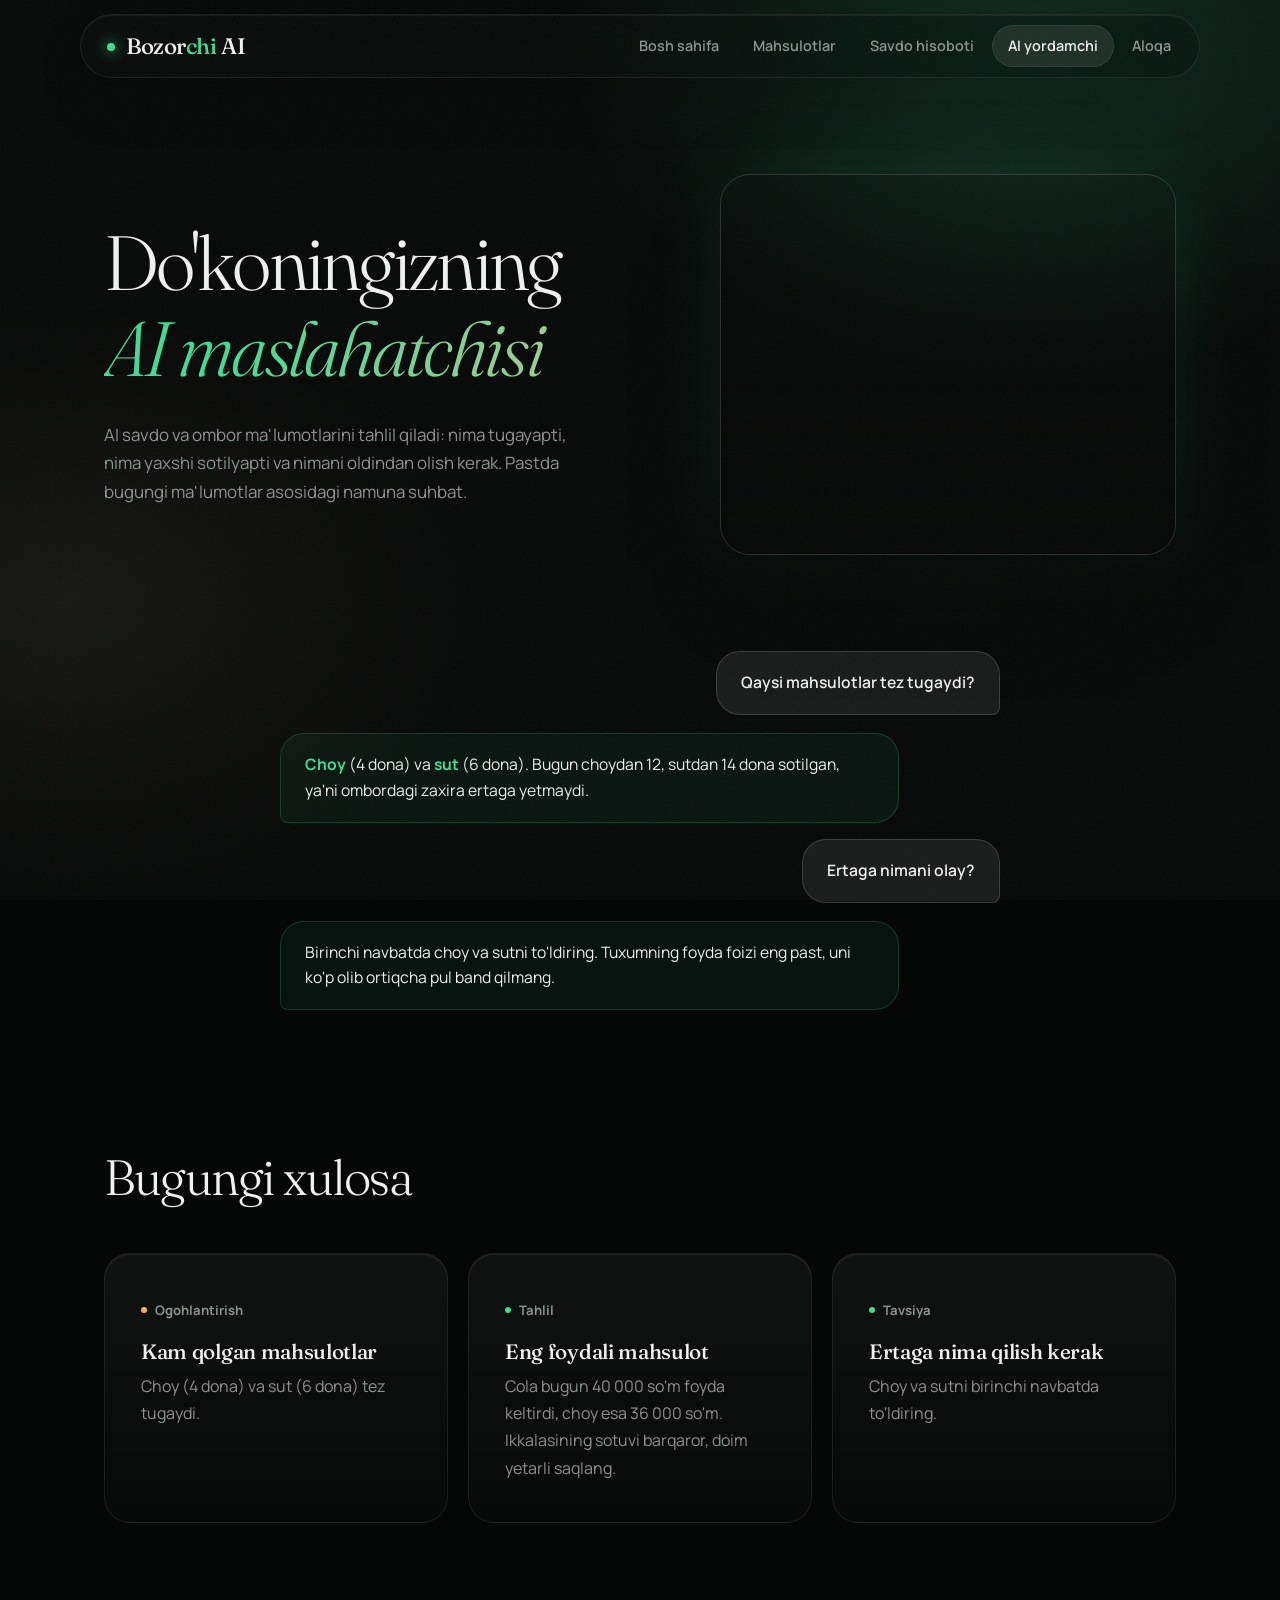
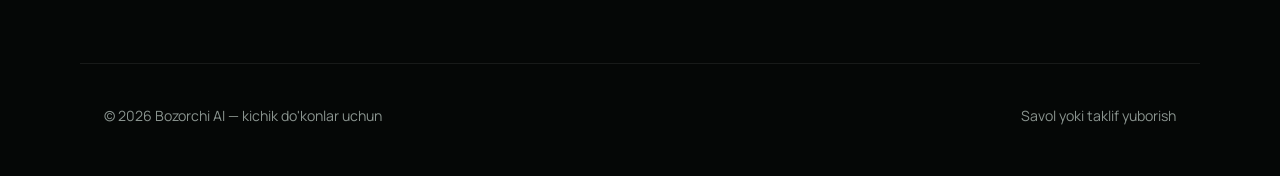
==== ai-yordamchi.html @ 037a0bb4 "loyiha yaratildi" ====
<!DOCTYPE html>
<html lang="uz">
<head>
<meta charset="UTF-8">
<meta name="viewport" content="width=device-width, initial-scale=1">
<title>Bozorchi AI — AI yordamchi</title>
<link rel="preconnect" href="https://fonts.googleapis.com">
<link rel="preconnect" href="https://fonts.gstatic.com" crossorigin>
<link href="https://fonts.googleapis.com/css2?family=Fraunces:ital,opsz,wght@0,9..144,300;0,9..144,500;1,9..144,300&family=Manrope:wght@400;500;600;700&display=swap" rel="stylesheet">
<link rel="stylesheet" href="style.css">
</head>
<body>
<header>
  <div class="bar">
    <a class="logo" href="index.html"><i class="dot"></i>Bozor<span>chi</span> AI</a>
    <nav>
      <a href="index.html">Bosh sahifa</a>
      <a href="mahsulotlar.html">Mahsulotlar</a>
      <a href="hisobot.html">Savdo hisoboti</a>
      <a class="active" href="ai-yordamchi.html">AI yordamchi</a>
      <a href="aloqa.html">Aloqa</a>
    </nav>
  </div>
</header>

<main>
  <section class="hero">
    <div>
      <h1>
        <span class="l"><span>Do'koningizning</span></span>
        <span class="l"><span class="g">AI maslahatchisi</span></span>
      </h1>
      <p class="lead fade d3">AI savdo va ombor ma'lumotlarini tahlil qiladi: nima tugayapti, nima yaxshi sotilyapti va nimani oldindan olish kerak. Pastda bugungi ma'lumotlar asosidagi namuna suhbat.</p>
    </div>
    <div class="visual">
      <div class="imgwrap"><img src="https://picsum.photos/600/400" alt="AI tahlil"></div>
    </div>
  </section>

  <div class="chat" aria-label="Namuna suhbat">
    <div class="msg me" style="--d:.8s">Qaysi mahsulotlar tez tugaydi?</div>
    <div class="typing" style="--d:1.6s"><i></i><i></i><i></i></div>
    <div class="msg ai" style="--d:3s"><b>Choy</b> (4 dona) va <b>sut</b> (6 dona). Bugun choydan 12, sutdan 14 dona sotilgan, ya'ni ombordagi zaxira ertaga yetmaydi.</div>
    <div class="msg me" style="--d:4.8s">Ertaga nimani olay?</div>
    <div class="typing" style="--d:5.6s"><i></i><i></i><i></i></div>
    <div class="msg ai" style="--d:7s">Birinchi navbatda choy va sutni to'ldiring. Tuxumning foyda foizi eng past, uni ko'p olib ortiqcha pul band qilmang.</div>
  </div>

  <section class="sec">
    <h2 class="rv">Bugungi xulosa</h2>
    <div class="grid">
      <div class="card bad rv">
        <span class="pill bad">Ogohlantirish</span>
        <h3>Kam qolgan mahsulotlar</h3>
        <p>Choy (4 dona) va sut (6 dona) tez tugaydi.</p>
      </div>
      <div class="card rv">
        <span class="pill">Tahlil</span>
        <h3>Eng foydali mahsulot</h3>
        <p>Cola bugun 40 000 so'm foyda keltirdi, choy esa 36 000 so'm. Ikkalasining sotuvi barqaror, doim yetarli saqlang.</p>
      </div>
      <div class="card rv">
        <span class="pill">Tavsiya</span>
        <h3>Ertaga nima qilish kerak</h3>
        <p>Choy va sutni birinchi navbatda to'ldiring.</p>
      </div>
    </div>
  </section>
</main>

<footer>
  <p>© 2026 Bozorchi AI — kichik do'konlar uchun</p>
  <p><a href="aloqa.html">Savol yoki taklif yuborish</a></p>
</footer>
</body>
</html>
---- style.css ----
@property --n{syntax:'<integer>';initial-value:0;inherits:false}
@property --p{syntax:'<integer>';initial-value:0;inherits:false}
@property --ang{syntax:'<angle>';initial-value:0deg;inherits:false}

:root{
  --bg:#050706;--surface:#0b100e;
  --line:rgba(255,255,255,.08);--line2:rgba(255,255,255,.15);
  --text:#eef2ef;--muted:#8a948f;
  --em:#3ddc97;--gold:#d8c48f;--amber:#f0b44c;
  --ease:cubic-bezier(.16,1,.3,1);
  --serif:'Fraunces',Georgia,serif;
  --sans:'Manrope',system-ui,sans-serif;
}
*{box-sizing:border-box;margin:0;padding:0}
html{scroll-behavior:smooth}
body{font-family:var(--sans);background:var(--bg);color:var(--text);line-height:1.7;-webkit-font-smoothing:antialiased;overflow-x:hidden}
a{color:inherit;text-decoration:none}
::selection{background:var(--em);color:#04130c}
:focus-visible{outline:2px solid var(--em);outline-offset:3px;border-radius:8px}

/* ---------- fon: sekin suzuvchi nur va yupqa donadorlik ---------- */
html::before{content:"";position:fixed;inset:-20%;z-index:-1;pointer-events:none;
  background:
    radial-gradient(38% 38% at 72% 18%,rgba(61,220,151,.17),transparent 70%),
    radial-gradient(34% 34% at 18% 62%,rgba(216,196,143,.08),transparent 70%);
  animation:aurora 26s ease-in-out infinite alternate}
@keyframes aurora{to{transform:translate3d(-5%,6%,0) rotate(7deg) scale(1.1)}}
body::after{content:"";position:fixed;inset:0;z-index:50;pointer-events:none;opacity:.06;
  background-image:url("data:image/svg+xml,%3Csvg xmlns='http://www.w3.org/2000/svg' width='160' height='160'%3E%3Cfilter id='n'%3E%3CfeTurbulence type='fractalNoise' baseFrequency='.9' numOctaves='2' stitchTiles='stitch'/%3E%3C/filter%3E%3Crect width='100%25' height='100%25' filter='url(%23n)'/%3E%3C/svg%3E")}

/* sahifa aylantirilganda yuqorida ingichka chiziq to'lib boradi */
html::after{content:"";position:fixed;top:0;left:0;right:0;height:2px;z-index:60;background:linear-gradient(90deg,var(--gold),var(--em));transform:scaleX(0);transform-origin:left}
@supports (animation-timeline:scroll()){
  html::after{animation:prog linear both;animation-timeline:scroll(root)}
}
@keyframes prog{to{transform:scaleX(1)}}

/* sahifalar orasida o'tish */
@view-transition{navigation:auto}
::view-transition-old(root){animation:.35s ease both vt-out}
::view-transition-new(root){animation:.8s var(--ease) both vt-in}
@keyframes vt-out{to{opacity:0;filter:blur(8px)}}
@keyframes vt-in{from{opacity:0;filter:blur(10px);transform:translateY(14px)}}

/* ---------- menyu: suzuvchi shisha kapsula ---------- */
header{position:sticky;top:14px;z-index:30;width:min(1120px,calc(100% - 32px));margin:14px auto 0;padding:10px 12px 10px 26px;
  border:1px solid var(--line);border-radius:999px;background:rgba(10,15,13,.55);
  backdrop-filter:blur(20px) saturate(1.5);-webkit-backdrop-filter:blur(20px) saturate(1.5);
  box-shadow:0 1px 0 rgba(255,255,255,.06) inset,0 24px 60px -24px rgba(0,0,0,.8);
  animation:hdr 1.3s var(--ease) backwards}
@keyframes hdr{from{opacity:0;transform:translateY(-26px);filter:blur(8px)}}
.bar{display:flex;flex-wrap:wrap;align-items:center;justify-content:space-between;gap:8px 20px}
.logo{display:block;font-family:var(--serif);font-weight:500;font-size:1.4rem;letter-spacing:-.02em;white-space:nowrap}
.logo span{color:var(--em)}
.dot{display:inline-block;vertical-align:middle;margin:-4px 11px 0 0;width:8px;height:8px;border-radius:50%;background:var(--em);box-shadow:0 0 14px var(--em);animation:glow 3.2s ease-in-out infinite}
@keyframes glow{50%{opacity:.35;box-shadow:0 0 4px var(--em)}}
nav{display:flex;flex-wrap:wrap;gap:2px}
nav a{padding:9px 16px;font-size:.9rem;font-weight:600;color:var(--muted);border-radius:999px;transition:color .4s,background .4s}
nav a:hover{color:var(--text);background:rgba(255,255,255,.05)}
nav a.active{color:var(--text);background:rgba(255,255,255,.09);box-shadow:0 0 0 1px var(--line) inset}

main{max-width:1120px;margin:auto;padding:0 24px}

/* ---------- yozuvlar ---------- */
h1{font-family:var(--serif);font-weight:300;font-size:clamp(2.7rem,6vw,5rem);line-height:1.04;letter-spacing:-.035em;margin-bottom:26px}
h1 .l{display:block;overflow:hidden;padding-bottom:.14em;margin-bottom:-.06em}
h1 .l>span{display:block;animation:reveal 1.5s var(--ease) both}
h1 .l:nth-child(2)>span{animation-delay:.14s}
h1 .l:nth-child(3)>span{animation-delay:.28s}
@keyframes reveal{from{opacity:0;transform:translateY(70%);filter:blur(14px)}}
h1 .g{font-style:italic;background:linear-gradient(100deg,var(--em) 10%,var(--gold) 55%,var(--em) 95%);background-size:220% 100%;-webkit-background-clip:text;background-clip:text;color:transparent;animation:reveal 1.5s var(--ease) .14s both,sheen 9s ease-in-out 2s infinite alternate}
@keyframes sheen{to{background-position:100% 0}}
h2{font-family:var(--serif);font-weight:300;font-size:clamp(2rem,4vw,3.1rem);line-height:1.1;letter-spacing:-.03em;margin-bottom:12px}
h3{font-family:var(--serif);font-weight:500;font-size:1.3rem;letter-spacing:-.015em;line-height:1.25;margin-bottom:8px}
p{color:var(--muted);max-width:54ch}
.lead{font-size:1.06rem;max-width:50ch}
.sec{margin-top:140px}
.note{margin-top:20px;font-size:.88rem}

.tag{display:inline-flex;align-items:center;gap:10px;margin-bottom:26px;padding:7px 16px;border:1px solid var(--line2);border-radius:999px;font-size:.85rem;font-weight:600;background:rgba(255,255,255,.04)}
.tag::before{content:"";width:6px;height:6px;border-radius:50%;background:var(--em);box-shadow:0 0 10px var(--em);animation:glow 3.2s ease-in-out infinite}
.pill{display:inline-flex;align-items:center;gap:8px;margin-bottom:18px;font-size:.82rem;font-weight:700;color:var(--muted)}
.pill::before{content:"";width:6px;height:6px;border-radius:50%;background:var(--em)}
.pill.bad::before{background:var(--amber)}

/* ---------- birinchi blok ---------- */
.hero{display:grid;grid-template-columns:1.08fr .92fr;gap:80px;align-items:center;padding-top:96px}

.btn{position:relative;overflow:hidden;display:inline-block;margin-top:34px;padding:15px 32px;border:0;border-radius:999px;cursor:pointer;
  font:700 .98rem var(--sans);color:#03150d;background:linear-gradient(180deg,#63efb3,#2fc783);
  box-shadow:0 0 0 1px rgba(255,255,255,.28) inset,0 14px 36px -10px rgba(61,220,151,.6);
  transition:transform .6s var(--ease),box-shadow .6s var(--ease)}
.btn::before{content:"";position:absolute;top:0;left:-60%;width:40%;height:100%;background:linear-gradient(110deg,transparent,rgba(255,255,255,.55),transparent);transform:skewX(-20deg);transition:left 1s var(--ease)}
.btn:hover{transform:translateY(-3px);box-shadow:0 0 0 1px rgba(255,255,255,.35) inset,0 22px 48px -10px rgba(61,220,151,.75)}
.btn:hover::before{left:130%}
.btn:active{transform:translateY(0) scale(.98)}
.btn.ghost{margin-left:10px;background:rgba(255,255,255,.04);color:var(--text);box-shadow:0 0 0 1px var(--line2) inset}
.btn.ghost::before{display:none}
.btn.ghost:hover{background:rgba(255,255,255,.09);box-shadow:0 0 0 1px rgba(255,255,255,.3) inset}

/* rasm: yuqoridan pastga ochiladi, aylantirganda yengil siljiydi */
.visual{position:relative}
.imgwrap{position:relative;overflow:hidden;border-radius:30px;border:1px solid var(--line2);box-shadow:0 50px 90px -40px rgba(0,0,0,.9),0 0 90px -30px rgba(61,220,151,.25);animation:unveil 1.7s var(--ease) .2s backwards}
.imgwrap::after{content:"";position:absolute;inset:0;background:linear-gradient(180deg,transparent 55%,rgba(5,7,6,.7));pointer-events:none}
@keyframes unveil{from{clip-path:inset(0 0 100% 0 round 30px)}to{clip-path:inset(0 0 0 0 round 30px)}}
img{display:block;width:100%;aspect-ratio:6/5;object-fit:cover;transform:scale(1.12)}
@supports (animation-timeline:view()){
  img{animation:par linear both;animation-timeline:view();animation-range:cover}
}
@keyframes par{from{transform:translateY(-5%) scale(1.12)}to{transform:translateY(5%) scale(1.12)}}

/* shisha kartalar */
.glass{position:absolute;z-index:3;padding:18px 22px;border-radius:22px;background:rgba(14,20,18,.5);
  backdrop-filter:blur(22px) saturate(1.6);-webkit-backdrop-filter:blur(22px) saturate(1.6);
  border:1px solid var(--line2);box-shadow:0 1px 0 rgba(255,255,255,.1) inset,0 30px 60px -20px rgba(0,0,0,.8);
  animation:rise 1.5s var(--ease) 1.2s backwards,drift 10s ease-in-out 3s infinite}
.glass.g1{left:-34px;bottom:44px}
.glass.g2{right:-18px;top:36px;padding:12px 18px;font-size:.88rem;font-weight:700;animation-delay:1.6s,3.6s}
.glass small{display:block;margin:0 0 4px;color:var(--muted);font-weight:600}
.glass .num{font-size:2.3rem;color:var(--text)}
.glass p{margin-top:2px;font-size:.82rem}
.live{display:inline-block;width:7px;height:7px;margin-right:10px;border-radius:50%;background:var(--amber);box-shadow:0 0 12px var(--amber);animation:glow 2s ease-in-out infinite}
@keyframes drift{50%{translate:0 -8px}}
.spark{display:flex;align-items:flex-end;gap:5px;height:34px;margin-top:12px}
.spark i{flex:1;height:var(--h);border-radius:3px;background:linear-gradient(180deg,var(--em),rgba(61,220,151,.15));transform-origin:bottom;animation:grow 1.4s var(--ease) calc(1.6s + var(--i) * .08s) backwards}

/* ---------- yuguruvchi qator ---------- */
.marquee{margin:120px -24px 0;border-block:1px solid var(--line);overflow:hidden;padding:22px 0;
  -webkit-mask-image:linear-gradient(90deg,transparent,#000 12%,#000 88%,transparent);mask-image:linear-gradient(90deg,transparent,#000 12%,#000 88%,transparent)}
.track{display:flex;gap:56px;width:max-content;animation:run 46s linear infinite}
.marquee:hover .track{animation-play-state:paused}
.track span{font-family:var(--serif);font-style:italic;font-weight:300;font-size:1.6rem;color:var(--muted);white-space:nowrap}
.track b{margin-left:14px;font-style:normal;font-family:var(--sans);font-size:.95rem;font-weight:600;color:var(--gold)}
.track i{color:var(--line2);font-style:normal}
@keyframes run{to{transform:translateX(-50%)}}

/* ---------- raqamlar ---------- */
.num{--n:0;counter-reset:n var(--n);display:block;font-family:var(--serif);font-weight:300;font-size:clamp(3rem,6vw,4.8rem);line-height:1;letter-spacing:-.04em;animation:count 2.6s var(--ease) .5s forwards}
.num::before{content:counter(n)}
@keyframes count{to{--n:var(--t)}}
.stats{display:grid;grid-template-columns:repeat(3,1fr);margin-top:56px;border-block:1px solid var(--line)}
.stat{padding:48px 36px;border-right:1px solid var(--line)}
.stat:last-child{border-right:0}
.stat:first-child{padding-left:0}
.stat .num{color:var(--gold)}
.stat p{margin-top:12px}

/* ---------- kartalar ---------- */
.grid{display:grid;grid-template-columns:repeat(auto-fit,minmax(300px,1fr));gap:20px;margin-top:48px}
.card{position:relative;isolation:isolate;padding:40px 36px;border-radius:26px;border:1px solid var(--line);
  background:linear-gradient(180deg,rgba(255,255,255,.05),rgba(255,255,255,.012));
  box-shadow:0 1px 0 rgba(255,255,255,.06) inset;
  transition:transform .8s var(--ease),border-color .6s,box-shadow .8s var(--ease)}
.card::before{content:"";position:absolute;inset:0;z-index:-1;border-radius:inherit;opacity:0;transition:opacity .8s var(--ease);
  background:radial-gradient(520px 240px at 50% -10%,rgba(61,220,151,.17),transparent 70%)}
.card.bad::before{background:radial-gradient(520px 240px at 50% -10%,rgba(240,180,76,.15),transparent 70%)}
.card:hover{transform:translateY(-6px);border-color:var(--line2);box-shadow:0 1px 0 rgba(255,255,255,.08) inset,0 40px 70px -30px rgba(0,0,0,.9)}
.card:hover::before{opacity:1}

/* ---------- qadamlar (haqiqiy ketma-ketlik) ---------- */
.steps{display:grid;grid-template-columns:repeat(3,1fr);gap:48px;margin-top:56px;counter-reset:s}
.step{position:relative;padding-top:34px;counter-increment:s}
.step::before{content:"";position:absolute;top:0;left:0;right:0;height:1px;background:linear-gradient(90deg,var(--gold),rgba(216,196,143,0));transform-origin:left;animation:draw 1.8s var(--ease) both}
@keyframes draw{from{transform:scaleX(0)}}
.step h3::before{content:counter(s);display:block;margin-bottom:16px;font-style:italic;font-weight:300;font-size:2.8rem;line-height:1;color:var(--gold)}

/* ---------- chaqiriq bloki ---------- */
.cta{position:relative;isolation:isolate;overflow:hidden;margin-top:140px;padding:96px 40px;border-radius:34px;text-align:center;border:1px solid var(--line2);
  background:radial-gradient(70% 90% at 50% 0%,rgba(61,220,151,.16),transparent 70%),var(--surface)}
.cta::before{content:"";position:absolute;inset:-70%;z-index:-1;background:conic-gradient(from var(--ang),transparent 78%,rgba(216,196,143,.2),transparent);animation:spin 14s linear infinite}
@keyframes spin{to{--ang:360deg}}
.cta p{margin:0 auto}

/* ---------- jadval ---------- */
.tw{overflow-x:auto;margin-top:56px;border:1px solid var(--line);border-radius:26px;background:rgba(255,255,255,.025);box-shadow:0 1px 0 rgba(255,255,255,.06) inset}
table{width:100%;min-width:720px;border-collapse:collapse}
th,td{padding:22px 26px;text-align:left;vertical-align:middle}
th{font-size:.84rem;font-weight:600;color:var(--muted);border-bottom:1px solid var(--line)}
td{border-bottom:1px solid var(--line);transition:color .4s}
tbody tr:last-child td{border-bottom:0}
tbody tr{animation:rowin 1s var(--ease) backwards;transition:background .5s}
tbody tr:nth-child(1){animation-delay:.5s}
tbody tr:nth-child(2){animation-delay:.6s}
tbody tr:nth-child(3){animation-delay:.7s}
tbody tr:nth-child(4){animation-delay:.8s}
tbody tr:nth-child(5){animation-delay:.9s}
@keyframes rowin{from{opacity:0;translate:0 16px;filter:blur(4px)}}
tbody tr:hover{background:rgba(255,255,255,.04)}
tbody tr:hover td:first-child{color:var(--em)}
td:first-child{font-family:var(--serif);font-size:1.1rem}
small{display:block;margin-top:8px;font-size:.82rem;color:var(--muted)}
.low small{color:var(--amber);font-weight:700}
.meter{width:150px;height:4px;border-radius:99px;background:rgba(255,255,255,.09);overflow:hidden}
.meter i{display:block;height:100%;width:var(--w);border-radius:99px;background:linear-gradient(90deg,rgba(61,220,151,.4),var(--em));box-shadow:0 0 12px rgba(61,220,151,.6);animation:wid 1.8s var(--ease) 1.1s backwards}
.low .meter i{background:linear-gradient(90deg,rgba(240,180,76,.4),var(--amber));box-shadow:0 0 12px rgba(240,180,76,.6)}
@keyframes wid{from{width:0}}

/* ---------- hisobot ---------- */
.panel{display:grid;grid-template-columns:1.6fr 1fr;gap:20px;margin-top:20px}
.box{padding:38px;border:1px solid var(--line);border-radius:26px;background:rgba(255,255,255,.025);box-shadow:0 1px 0 rgba(255,255,255,.06) inset}
.chart{display:flex;align-items:flex-end;gap:22px;height:270px;margin-top:30px}
.col{flex:1;height:100%;display:flex;flex-direction:column;justify-content:flex-end;align-items:center;gap:10px}
.col b{font-family:var(--serif);font-weight:300;font-size:1.25rem;animation:fadein 1s var(--ease) calc(var(--d) + 1.1s) backwards}
.col i{display:block;width:100%;max-width:58px;height:calc(var(--h) * .74);border-radius:14px 14px 4px 4px;background:linear-gradient(180deg,var(--em),rgba(61,220,151,.06));transform-origin:bottom;animation:grow 1.8s var(--ease) var(--d) backwards;transition:filter .5s}
.col:hover i{filter:brightness(1.35)}
.col span{font-size:.84rem;color:var(--muted)}
@keyframes grow{from{transform:scaleY(0)}}
@keyframes fadein{from{opacity:0;translate:0 8px}}
.ringbox{display:flex;flex-direction:column;align-items:center;justify-content:center;text-align:center}
.ring{--p:0;position:relative;display:grid;place-items:center;width:190px;aspect-ratio:1;margin:28px 0 18px;border-radius:50%;
  background:conic-gradient(var(--em) calc(var(--p) * 1%),rgba(255,255,255,.07) 0);animation:fill 2.8s var(--ease) .7s forwards;filter:drop-shadow(0 0 18px rgba(61,220,151,.35))}
.ring::before{content:"";position:absolute;inset:8px;border-radius:50%;background:var(--surface)}
.ring b{position:relative;font-family:var(--serif);font-weight:300;font-size:2.8rem;letter-spacing:-.04em}
@keyframes fill{to{--p:18}}

/* ---------- AI suhbat ---------- */
.chat{display:flex;flex-direction:column;gap:16px;max-width:720px;margin:96px auto 0}
.msg{max-width:86%;padding:18px 24px;border-radius:24px;font-size:.98rem;line-height:1.65;opacity:0;animation:bubble 1s var(--ease) var(--d) forwards}
.msg.me{align-self:flex-end;background:rgba(255,255,255,.08);border:1px solid var(--line2);border-bottom-right-radius:8px;font-weight:600}
.msg.ai{align-self:flex-start;background:rgba(61,220,151,.06);border:1px solid rgba(61,220,151,.2);border-bottom-left-radius:8px;color:var(--text)}
.msg.ai b{color:var(--em);font-weight:700}
.typing{align-self:flex-start;display:flex;gap:6px;padding:18px 24px;max-height:60px;overflow:hidden;border-radius:24px;border-bottom-left-radius:8px;background:rgba(61,220,151,.06);border:1px solid rgba(61,220,151,.2);opacity:0;animation:bubble .8s var(--ease) var(--d) forwards,vanish .5s ease calc(var(--d) + 1.2s) forwards}
.typing i{width:6px;height:6px;border-radius:50%;background:var(--em);animation:jump 1.1s ease-in-out infinite}
.typing i:nth-child(2){animation-delay:.15s}
.typing i:nth-child(3){animation-delay:.3s}
@keyframes bubble{from{opacity:0;translate:0 22px;filter:blur(8px)}to{opacity:1;translate:0 0;filter:blur(0)}}
@keyframes vanish{to{opacity:0;max-height:0;padding-block:0;margin-block:-8px}}
@keyframes jump{50%{transform:translateY(-6px);opacity:.4}}

/* ---------- aloqa ---------- */
.contact{display:grid;grid-template-columns:1fr 1fr;gap:80px;align-items:start;padding-top:96px}
form{padding:38px;border:1px solid var(--line2);border-radius:28px;background:rgba(255,255,255,.035);box-shadow:0 1px 0 rgba(255,255,255,.08) inset,0 50px 90px -40px rgba(0,0,0,.9)}
label{display:block;margin:22px 0 8px;font-size:.88rem;font-weight:600}
label:first-child{margin-top:0}
input,textarea{width:100%;padding:15px 18px;background:rgba(255,255,255,.03);border:1px solid var(--line);border-radius:16px;color:var(--text);font:inherit;resize:vertical;transition:border-color .5s,box-shadow .5s,background .5s}
input::placeholder,textarea::placeholder{color:#55605a}
input:focus,textarea:focus{outline:none;border-color:rgba(61,220,151,.6);background:rgba(61,220,151,.04);box-shadow:0 0 0 5px rgba(61,220,151,.1)}
details{border-bottom:1px solid var(--line)}
summary{display:flex;justify-content:space-between;align-items:center;gap:16px;padding:22px 0;cursor:pointer;list-style:none;font-family:var(--serif);font-size:1.15rem;transition:color .4s}
summary::-webkit-details-marker{display:none}
summary::after{content:"+";font-family:var(--sans);font-size:1.5rem;font-weight:300;line-height:1;color:var(--gold);transition:transform .7s var(--ease)}
summary:hover{color:var(--em)}
details[open] summary::after{transform:rotate(135deg)}
details[open] p{animation:fadein 1s var(--ease)}
details p{padding-bottom:22px}

footer{max-width:1120px;margin:140px auto 0;padding:40px 24px 48px;border-top:1px solid var(--line);display:flex;flex-wrap:wrap;justify-content:space-between;gap:12px;color:var(--muted);font-size:.88rem}
footer p{max-width:none}
footer a{transition:color .4s}
footer a:hover{color:var(--em)}

/* ---------- ochilish ---------- */
@keyframes rise{from{opacity:0;translate:0 36px;filter:blur(10px)}to{opacity:1;translate:0 0;filter:blur(0)}}
.fade{animation:rise 1.5s var(--ease) backwards}
.d2{animation-delay:.2s}
.d3{animation-delay:.45s}
.d4{animation-delay:.7s}
.rv{animation:rise 1.5s var(--ease) backwards}
@supports (animation-timeline:view()){
  .rv{animation:rise linear both;animation-timeline:view();animation-range:entry 0% entry 50%}
}

@media(max-width:900px){
  header{border-radius:28px;padding:12px 18px}
  .hero,.contact,.panel{grid-template-columns:1fr;gap:56px}
  .hero{padding-top:64px}
  .stats,.steps{grid-template-columns:1fr}
  .stat{border-right:0;border-bottom:1px solid var(--line);padding:36px 0}
  .stat:last-child{border-bottom:0}
  .glass.g1{left:12px;bottom:20px}
  .glass.g2{right:12px;top:16px}
  .sec{margin-top:100px}
  .btn.ghost{margin-left:0}
  .cta{padding:64px 24px}
}

@media(prefers-reduced-motion:reduce){
  *,*::before,*::after{animation-duration:.01ms!important;animation-delay:0s!important;animation-iteration-count:1!important;transition-duration:.01ms!important;scroll-behavior:auto!important}
}
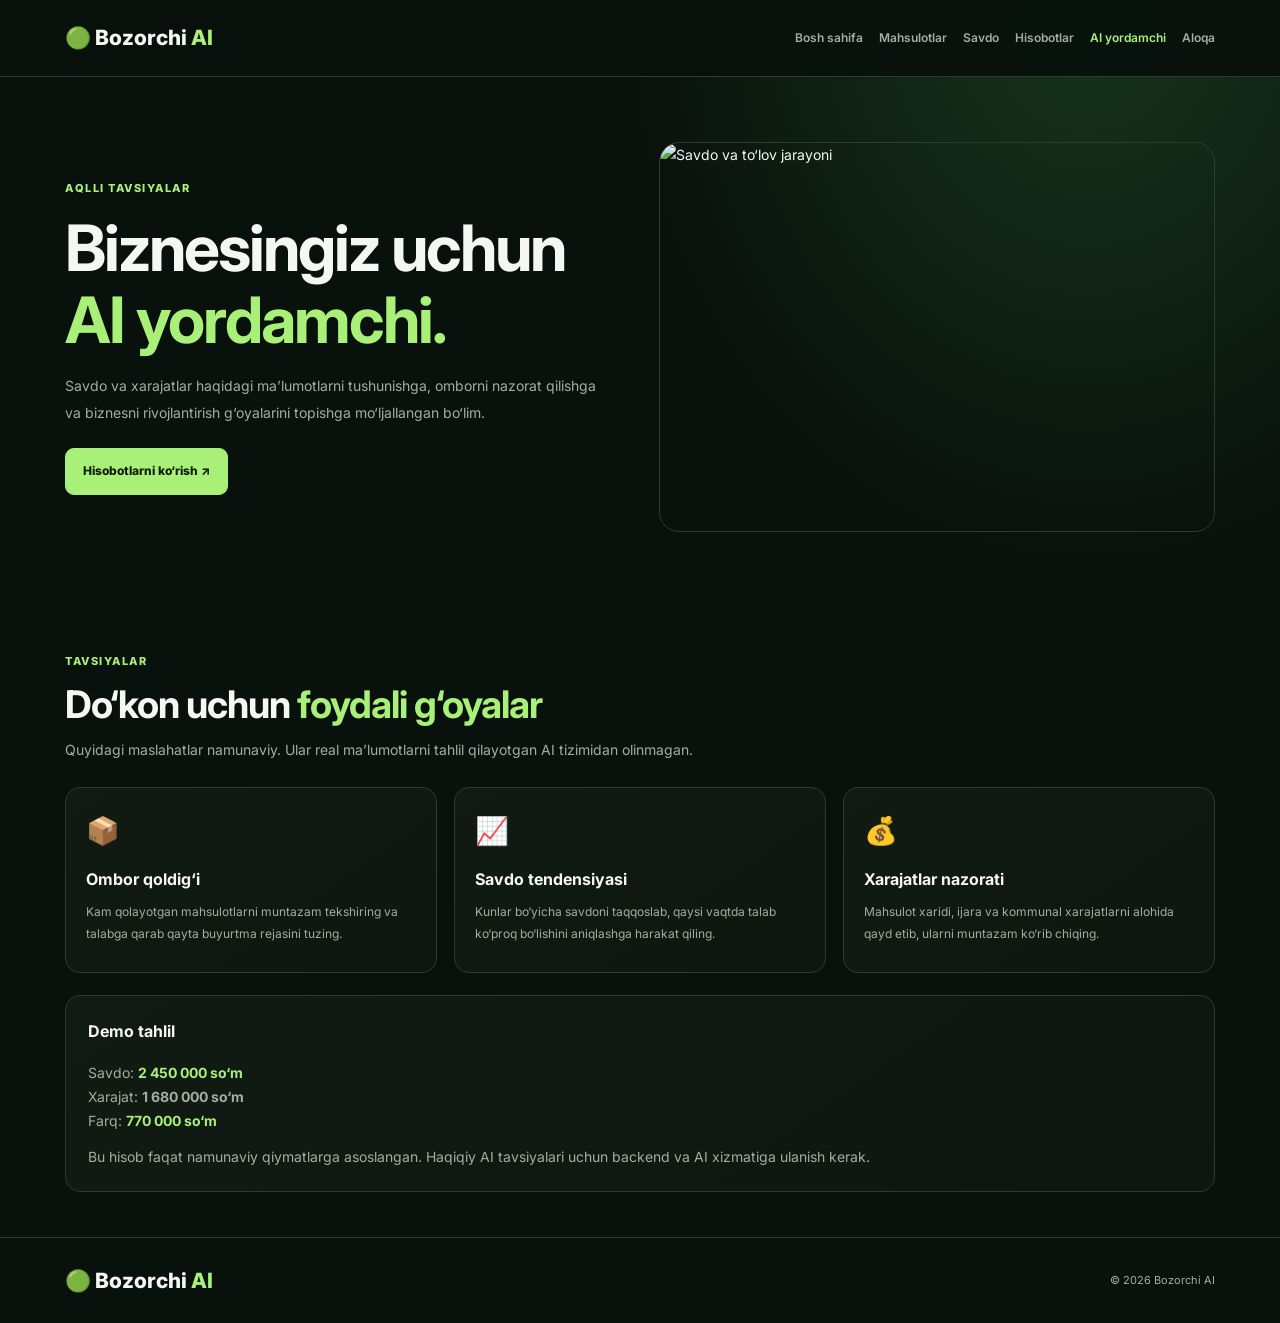
==== commit a047789e: "loyiha yaratildi" ====
--- a/ai-yordamchi.html
+++ b/ai-yordamchi.html
@@ -1,76 +1,27 @@
+
 <!DOCTYPE html>
 <html lang="uz">
-<head>
-<meta charset="UTF-8">
-<meta name="viewport" content="width=device-width, initial-scale=1">
-<title>Bozorchi AI — AI yordamchi</title>
-<link rel="preconnect" href="https://fonts.googleapis.com">
-<link rel="preconnect" href="https://fonts.gstatic.com" crossorigin>
-<link href="https://fonts.googleapis.com/css2?family=Fraunces:ital,opsz,wght@0,9..144,300;0,9..144,500;1,9..144,300&family=Manrope:wght@400;500;600;700&display=swap" rel="stylesheet">
-<link rel="stylesheet" href="style.css">
-</head>
+<head><meta charset="UTF-8"><meta name="viewport" content="width=device-width,initial-scale=1"><title>AI yordamchi — Bozorchi AI</title><link rel="stylesheet" href="style.css"></head>
 <body>
-<header>
-  <div class="bar">
-    <a class="logo" href="index.html"><i class="dot"></i>Bozor<span>chi</span> AI</a>
-    <nav>
-      <a href="index.html">Bosh sahifa</a>
-      <a href="mahsulotlar.html">Mahsulotlar</a>
-      <a href="hisobot.html">Savdo hisoboti</a>
-      <a class="active" href="ai-yordamchi.html">AI yordamchi</a>
-      <a href="aloqa.html">Aloqa</a>
-    </nav>
-  </div>
-</header>
-
-<main>
-  <section class="hero">
-    <div>
-      <h1>
-        <span class="l"><span>Do'koningizning</span></span>
-        <span class="l"><span class="g">AI maslahatchisi</span></span>
-      </h1>
-      <p class="lead fade d3">AI savdo va ombor ma'lumotlarini tahlil qiladi: nima tugayapti, nima yaxshi sotilyapti va nimani oldindan olish kerak. Pastda bugungi ma'lumotlar asosidagi namuna suhbat.</p>
-    </div>
-    <div class="visual">
-      <div class="imgwrap"><img src="https://picsum.photos/600/400" alt="AI tahlil"></div>
-    </div>
-  </section>
-
-  <div class="chat" aria-label="Namuna suhbat">
-    <div class="msg me" style="--d:.8s">Qaysi mahsulotlar tez tugaydi?</div>
-    <div class="typing" style="--d:1.6s"><i></i><i></i><i></i></div>
-    <div class="msg ai" style="--d:3s"><b>Choy</b> (4 dona) va <b>sut</b> (6 dona). Bugun choydan 12, sutdan 14 dona sotilgan, ya'ni ombordagi zaxira ertaga yetmaydi.</div>
-    <div class="msg me" style="--d:4.8s">Ertaga nimani olay?</div>
-    <div class="typing" style="--d:5.6s"><i></i><i></i><i></i></div>
-    <div class="msg ai" style="--d:7s">Birinchi navbatda choy va sutni to'ldiring. Tuxumning foyda foizi eng past, uni ko'p olib ortiqcha pul band qilmang.</div>
-  </div>
-
-  <section class="sec">
-    <h2 class="rv">Bugungi xulosa</h2>
-    <div class="grid">
-      <div class="card bad rv">
-        <span class="pill bad">Ogohlantirish</span>
-        <h3>Kam qolgan mahsulotlar</h3>
-        <p>Choy (4 dona) va sut (6 dona) tez tugaydi.</p>
-      </div>
-      <div class="card rv">
-        <span class="pill">Tahlil</span>
-        <h3>Eng foydali mahsulot</h3>
-        <p>Cola bugun 40 000 so'm foyda keltirdi, choy esa 36 000 so'm. Ikkalasining sotuvi barqaror, doim yetarli saqlang.</p>
-      </div>
-      <div class="card rv">
-        <span class="pill">Tavsiya</span>
-        <h3>Ertaga nima qilish kerak</h3>
-        <p>Choy va sutni birinchi navbatda to'ldiring.</p>
-      </div>
-    </div>
-  </section>
+<header><div class="container nav"><a class="logo" href="index.html">🟢 Bozorchi <span>AI</span></a><nav><a href="index.html">Bosh sahifa</a><a href="mahsulotlar.html">Mahsulotlar</a><a href="savdo.html">Savdo</a><a href="hisobotlar.html">Hisobotlar</a><a class="active" href="ai-yordamchi.html">AI yordamchi</a><a href="aloqa.html">Aloqa</a></nav></div></header>
+<main class="container">
+<section class="hero">
+<div><div class="eyebrow">Aqlli tavsiyalar</div><h1>Biznesingiz uchun <span class="green">AI yordamchi.</span></h1><p>Savdo va xarajatlar haqidagi ma’lumotlarni tushunishga, omborni nazorat qilishga va biznesni rivojlantirish g‘oyalarini topishga mo‘ljallangan bo‘lim.</p><a class="btn" href="hisobotlar.html">Hisobotlarni ko‘rish ↗</a></div>
+<img src="https://images.unsplash.com/photo-1556742049-0cfed4f6a45d?auto=format&fit=crop&w=1000&q=85" alt="Savdo va to‘lov jarayoni">
+</section>
+<div class="page-head"><div class="eyebrow">Tavsiyalar</div><h2>Do‘kon uchun <span class="green">foydali g‘oyalar</span></h2><p>Quyidagi maslahatlar namunaviy. Ular real ma’lumotlarni tahlil qilayotgan AI tizimidan olinmagan.</p></div>
+<div class="grid">
+<article class="card"><div class="card-body"><div class="icon">📦</div><h3>Ombor qoldig‘i</h3><p>Kam qolayotgan mahsulotlarni muntazam tekshiring va talabga qarab qayta buyurtma rejasini tuzing.</p></div></article>
+<article class="card"><div class="card-body"><div class="icon">📈</div><h3>Savdo tendensiyasi</h3><p>Kunlar bo‘yicha savdoni taqqoslab, qaysi vaqtda talab ko‘proq bo‘lishini aniqlashga harakat qiling.</p></div></article>
+<article class="card"><div class="card-body"><div class="icon">💰</div><h3>Xarajatlar nazorati</h3><p>Mahsulot xaridi, ijara va kommunal xarajatlarni alohida qayd etib, ularni muntazam ko‘rib chiqing.</p></div></article>
+</div>
+<div class="panel" style="margin-top:22px">
+<h3>Demo tahlil</h3>
+<p style="margin-top:10px">Savdo: <strong class="green">2 450 000 so‘m</strong></p>
+<p>Xarajat: <strong>1 680 000 so‘m</strong></p>
+<p>Farq: <strong class="green">770 000 so‘m</strong></p>
+<p style="margin-top:12px">Bu hisob faqat namunaviy qiymatlarga asoslangan. Haqiqiy AI tavsiyalari uchun backend va AI xizmatiga ulanish kerak.</p>
+</div>
 </main>
-
-<footer>
-  <p>© 2026 Bozorchi AI — kichik do'konlar uchun</p>
-  <p><a href="aloqa.html">Savol yoki taklif yuborish</a></p>
-</footer>
-</body>
-</html>+<footer><div class="container footer-row"><a class="logo" href="index.html">🟢 Bozorchi <span>AI</span></a><p>© 2026 Bozorchi AI</p></div></footer>
+</body></html>
--- a/style.css
+++ b/style.css
@@ -1,279 +1,99 @@
-@property --n{syntax:'<integer>';initial-value:0;inherits:false}
-@property --p{syntax:'<integer>';initial-value:0;inherits:false}
-@property --ang{syntax:'<angle>';initial-value:0deg;inherits:false}
 
-:root{
-  --bg:#050706;--surface:#0b100e;
-  --line:rgba(255,255,255,.08);--line2:rgba(255,255,255,.15);
-  --text:#eef2ef;--muted:#8a948f;
-  --em:#3ddc97;--gold:#d8c48f;--amber:#f0b44c;
-  --ease:cubic-bezier(.16,1,.3,1);
-  --serif:'Fraunces',Georgia,serif;
-  --sans:'Manrope',system-ui,sans-serif;
+@import url('https://fonts.googleapis.com/css2?family=Inter:wght@400;500;600;700;800&display=swap');
+
+:root {
+  --bg:#09110c;
+  --panel:#111b14;
+  --panel2:#17251a;
+  --line:#2b3d2e;
+  --green:#a9f078;
+  --text:#f5f7f3;
+  --muted:#a0afa2;
+  --red:#ff8888;
 }
 *{box-sizing:border-box;margin:0;padding:0}
-html{scroll-behavior:smooth}
-body{font-family:var(--sans);background:var(--bg);color:var(--text);line-height:1.7;-webkit-font-smoothing:antialiased;overflow-x:hidden}
+html{scroll-behavior:smooth;scroll-padding-top:100px}
+body{background:radial-gradient(ellipse at 85% 0%,#18351e,transparent 30%),var(--bg);color:var(--text);font:14px/1.7 Inter,Arial,sans-serif}
 a{color:inherit;text-decoration:none}
-::selection{background:var(--em);color:#04130c}
-:focus-visible{outline:2px solid var(--em);outline-offset:3px;border-radius:8px}
-
-/* ---------- fon: sekin suzuvchi nur va yupqa donadorlik ---------- */
-html::before{content:"";position:fixed;inset:-20%;z-index:-1;pointer-events:none;
-  background:
-    radial-gradient(38% 38% at 72% 18%,rgba(61,220,151,.17),transparent 70%),
-    radial-gradient(34% 34% at 18% 62%,rgba(216,196,143,.08),transparent 70%);
-  animation:aurora 26s ease-in-out infinite alternate}
-@keyframes aurora{to{transform:translate3d(-5%,6%,0) rotate(7deg) scale(1.1)}}
-body::after{content:"";position:fixed;inset:0;z-index:50;pointer-events:none;opacity:.06;
-  background-image:url("data:image/svg+xml,%3Csvg xmlns='http://www.w3.org/2000/svg' width='160' height='160'%3E%3Cfilter id='n'%3E%3CfeTurbulence type='fractalNoise' baseFrequency='.9' numOctaves='2' stitchTiles='stitch'/%3E%3C/filter%3E%3Crect width='100%25' height='100%25' filter='url(%23n)'/%3E%3C/svg%3E")}
-
-/* sahifa aylantirilganda yuqorida ingichka chiziq to'lib boradi */
-html::after{content:"";position:fixed;top:0;left:0;right:0;height:2px;z-index:60;background:linear-gradient(90deg,var(--gold),var(--em));transform:scaleX(0);transform-origin:left}
-@supports (animation-timeline:scroll()){
-  html::after{animation:prog linear both;animation-timeline:scroll(root)}
+img{display:block;width:100%;object-fit:cover}
+.container{width:min(1150px,92%);margin:auto}
+header{position:sticky;top:0;z-index:10;background:#09110cf5;border-bottom:1px solid var(--line);backdrop-filter:blur(12px)}
+.nav{min-height:76px;display:flex;align-items:center;justify-content:space-between;gap:18px;flex-wrap:wrap}
+.logo{font-size:21px;font-weight:800;white-space:nowrap}
+.logo span{color:var(--green)}
+nav{display:flex;gap:16px;flex-wrap:wrap}
+nav a{font-size:12px;color:var(--muted);font-weight:600}
+nav a:hover,nav a.active{color:var(--green)}
+.btn{display:inline-block;padding:12px 17px;background:var(--green);color:#10200d;border:1px solid var(--green);border-radius:9px;font-size:12px;font-weight:800;cursor:pointer}
+.btn.secondary{background:transparent;color:var(--text);border-color:var(--line)}
+.eyebrow{color:var(--green);font-size:11px;font-weight:800;letter-spacing:1.5px;text-transform:uppercase}
+h1{font-size:clamp(38px,5vw,64px);line-height:1.12;letter-spacing:-2px;margin:14px 0}
+h2{font-size:clamp(26px,3.5vw,38px);line-height:1.25;letter-spacing:-1px;margin:10px 0}
+h3{font-size:16px}
+p{color:var(--muted)}
+.green{color:var(--green)}
+.section{padding:55px 0}
+.page-head{padding:55px 0 25px}
+.page-head p{max-width:650px;margin-top:10px}
+.hero{display:grid;grid-template-columns:1fr 1fr;align-items:center;gap:38px;padding:65px 0}
+.hero p{margin:18px 0 22px;max-width:540px;line-height:1.9}
+.hero img{height:390px;border:1px solid var(--line);border-radius:20px}
+.grid{display:grid;grid-template-columns:repeat(3,minmax(0,1fr));gap:17px}
+.card,.panel{background:linear-gradient(145deg,var(--panel),#0d160f);border:1px solid var(--line);border-radius:15px;overflow:hidden}
+.card{transition:.2s}
+.card:hover{transform:translateY(-3px);border-color:#628255}
+.card-body{padding:20px}
+.card-body p{font-size:12px;margin:8px 0;line-height:1.8}
+.card img{height:190px}
+.price{color:var(--green);font-weight:800}
+.icon{font-size:27px;margin-bottom:12px}
+.stats{display:grid;grid-template-columns:repeat(4,minmax(0,1fr));gap:13px;margin:22px 0}
+.stat{padding:19px;background:var(--panel);border:1px solid var(--line);border-radius:13px}
+.stat small{display:block;color:var(--muted);font-size:11px}
+.stat strong{display:block;font-size:clamp(18px,2vw,27px);margin:8px 0}
+.columns{display:grid;grid-template-columns:1.2fr 1fr;gap:17px;margin:20px 0}
+.panel{padding:22px}
+.panel h3{margin-bottom:16px}
+.chart{height:220px;display:flex;align-items:flex-end;justify-content:space-around;gap:8px;border-bottom:1px solid var(--line)}
+.chart-col{height:100%;flex:1;display:flex;flex-direction:column;justify-content:flex-end;align-items:center;gap:8px}
+.chart-col small{font-size:10px;color:var(--muted)}
+.bar{width:65%;max-width:40px;height:var(--h);background:#507b42;border-radius:6px 6px 0 0}
+.bar.highlight{background:var(--green)}
+.progress{height:7px;background:#29372c;border-radius:10px;overflow:hidden;margin-top:8px}
+.progress span{display:block;height:100%;width:var(--w);background:var(--green)}
+.expense{margin:20px 0}
+.expense-top{display:flex;justify-content:space-between;gap:10px;font-size:12px}
+.table-wrap{overflow-x:auto}
+table{width:100%;border-collapse:collapse;min-width:500px;text-align:left}
+th,td{padding:13px 10px;border-bottom:1px solid var(--line);font-size:11px}
+th{color:var(--muted)}
+.badge{display:inline-block;padding:4px 8px;border-radius:7px;background:#a9f07817;color:var(--green);font-size:10px}
+.badge.warning{background:#f2d27a17;color:#f2d27a}
+.form-grid{display:grid;grid-template-columns:1fr 1fr;gap:15px}
+label{display:block;font-size:12px;color:var(--muted);margin-bottom:6px}
+input,select,textarea{width:100%;padding:12px;background:#09110c;color:var(--text);border:1px solid var(--line);border-radius:8px;font:inherit}
+textarea{min-height:120px;resize:vertical}
+form .field{margin-bottom:15px}
+.cta{padding:30px;background:var(--panel2);border:1px solid var(--line);border-radius:17px;display:flex;align-items:center;justify-content:space-between;gap:20px;flex-wrap:wrap}
+footer{margin-top:45px;padding:25px 0;border-top:1px solid var(--line)}
+.footer-row{display:flex;justify-content:space-between;align-items:center;gap:15px;flex-wrap:wrap}
+footer p{font-size:11px}
+@media(max-width:800px){
+ .hero{grid-template-columns:1fr;padding-top:35px}
+ .hero img{height:290px}
+ .grid{grid-template-columns:repeat(2,minmax(0,1fr))}
+ .stats{grid-template-columns:repeat(2,minmax(0,1fr))}
+ .columns{grid-template-columns:1fr}
+ .nav{padding:14px 0}
 }
-@keyframes prog{to{transform:scaleX(1)}}
-
-/* sahifalar orasida o'tish */
-@view-transition{navigation:auto}
-::view-transition-old(root){animation:.35s ease both vt-out}
-::view-transition-new(root){animation:.8s var(--ease) both vt-in}
-@keyframes vt-out{to{opacity:0;filter:blur(8px)}}
-@keyframes vt-in{from{opacity:0;filter:blur(10px);transform:translateY(14px)}}
-
-/* ---------- menyu: suzuvchi shisha kapsula ---------- */
-header{position:sticky;top:14px;z-index:30;width:min(1120px,calc(100% - 32px));margin:14px auto 0;padding:10px 12px 10px 26px;
-  border:1px solid var(--line);border-radius:999px;background:rgba(10,15,13,.55);
-  backdrop-filter:blur(20px) saturate(1.5);-webkit-backdrop-filter:blur(20px) saturate(1.5);
-  box-shadow:0 1px 0 rgba(255,255,255,.06) inset,0 24px 60px -24px rgba(0,0,0,.8);
-  animation:hdr 1.3s var(--ease) backwards}
-@keyframes hdr{from{opacity:0;transform:translateY(-26px);filter:blur(8px)}}
-.bar{display:flex;flex-wrap:wrap;align-items:center;justify-content:space-between;gap:8px 20px}
-.logo{display:block;font-family:var(--serif);font-weight:500;font-size:1.4rem;letter-spacing:-.02em;white-space:nowrap}
-.logo span{color:var(--em)}
-.dot{display:inline-block;vertical-align:middle;margin:-4px 11px 0 0;width:8px;height:8px;border-radius:50%;background:var(--em);box-shadow:0 0 14px var(--em);animation:glow 3.2s ease-in-out infinite}
-@keyframes glow{50%{opacity:.35;box-shadow:0 0 4px var(--em)}}
-nav{display:flex;flex-wrap:wrap;gap:2px}
-nav a{padding:9px 16px;font-size:.9rem;font-weight:600;color:var(--muted);border-radius:999px;transition:color .4s,background .4s}
-nav a:hover{color:var(--text);background:rgba(255,255,255,.05)}
-nav a.active{color:var(--text);background:rgba(255,255,255,.09);box-shadow:0 0 0 1px var(--line) inset}
-
-main{max-width:1120px;margin:auto;padding:0 24px}
-
-/* ---------- yozuvlar ---------- */
-h1{font-family:var(--serif);font-weight:300;font-size:clamp(2.7rem,6vw,5rem);line-height:1.04;letter-spacing:-.035em;margin-bottom:26px}
-h1 .l{display:block;overflow:hidden;padding-bottom:.14em;margin-bottom:-.06em}
-h1 .l>span{display:block;animation:reveal 1.5s var(--ease) both}
-h1 .l:nth-child(2)>span{animation-delay:.14s}
-h1 .l:nth-child(3)>span{animation-delay:.28s}
-@keyframes reveal{from{opacity:0;transform:translateY(70%);filter:blur(14px)}}
-h1 .g{font-style:italic;background:linear-gradient(100deg,var(--em) 10%,var(--gold) 55%,var(--em) 95%);background-size:220% 100%;-webkit-background-clip:text;background-clip:text;color:transparent;animation:reveal 1.5s var(--ease) .14s both,sheen 9s ease-in-out 2s infinite alternate}
-@keyframes sheen{to{background-position:100% 0}}
-h2{font-family:var(--serif);font-weight:300;font-size:clamp(2rem,4vw,3.1rem);line-height:1.1;letter-spacing:-.03em;margin-bottom:12px}
-h3{font-family:var(--serif);font-weight:500;font-size:1.3rem;letter-spacing:-.015em;line-height:1.25;margin-bottom:8px}
-p{color:var(--muted);max-width:54ch}
-.lead{font-size:1.06rem;max-width:50ch}
-.sec{margin-top:140px}
-.note{margin-top:20px;font-size:.88rem}
-
-.tag{display:inline-flex;align-items:center;gap:10px;margin-bottom:26px;padding:7px 16px;border:1px solid var(--line2);border-radius:999px;font-size:.85rem;font-weight:600;background:rgba(255,255,255,.04)}
-.tag::before{content:"";width:6px;height:6px;border-radius:50%;background:var(--em);box-shadow:0 0 10px var(--em);animation:glow 3.2s ease-in-out infinite}
-.pill{display:inline-flex;align-items:center;gap:8px;margin-bottom:18px;font-size:.82rem;font-weight:700;color:var(--muted)}
-.pill::before{content:"";width:6px;height:6px;border-radius:50%;background:var(--em)}
-.pill.bad::before{background:var(--amber)}
-
-/* ---------- birinchi blok ---------- */
-.hero{display:grid;grid-template-columns:1.08fr .92fr;gap:80px;align-items:center;padding-top:96px}
-
-.btn{position:relative;overflow:hidden;display:inline-block;margin-top:34px;padding:15px 32px;border:0;border-radius:999px;cursor:pointer;
-  font:700 .98rem var(--sans);color:#03150d;background:linear-gradient(180deg,#63efb3,#2fc783);
-  box-shadow:0 0 0 1px rgba(255,255,255,.28) inset,0 14px 36px -10px rgba(61,220,151,.6);
-  transition:transform .6s var(--ease),box-shadow .6s var(--ease)}
-.btn::before{content:"";position:absolute;top:0;left:-60%;width:40%;height:100%;background:linear-gradient(110deg,transparent,rgba(255,255,255,.55),transparent);transform:skewX(-20deg);transition:left 1s var(--ease)}
-.btn:hover{transform:translateY(-3px);box-shadow:0 0 0 1px rgba(255,255,255,.35) inset,0 22px 48px -10px rgba(61,220,151,.75)}
-.btn:hover::before{left:130%}
-.btn:active{transform:translateY(0) scale(.98)}
-.btn.ghost{margin-left:10px;background:rgba(255,255,255,.04);color:var(--text);box-shadow:0 0 0 1px var(--line2) inset}
-.btn.ghost::before{display:none}
-.btn.ghost:hover{background:rgba(255,255,255,.09);box-shadow:0 0 0 1px rgba(255,255,255,.3) inset}
-
-/* rasm: yuqoridan pastga ochiladi, aylantirganda yengil siljiydi */
-.visual{position:relative}
-.imgwrap{position:relative;overflow:hidden;border-radius:30px;border:1px solid var(--line2);box-shadow:0 50px 90px -40px rgba(0,0,0,.9),0 0 90px -30px rgba(61,220,151,.25);animation:unveil 1.7s var(--ease) .2s backwards}
-.imgwrap::after{content:"";position:absolute;inset:0;background:linear-gradient(180deg,transparent 55%,rgba(5,7,6,.7));pointer-events:none}
-@keyframes unveil{from{clip-path:inset(0 0 100% 0 round 30px)}to{clip-path:inset(0 0 0 0 round 30px)}}
-img{display:block;width:100%;aspect-ratio:6/5;object-fit:cover;transform:scale(1.12)}
-@supports (animation-timeline:view()){
-  img{animation:par linear both;animation-timeline:view();animation-range:cover}
+@media(max-width:520px){
+ .container{width:calc(100% - 24px)}
+ .grid,.form-grid{grid-template-columns:1fr}
+ .stats{gap:8px}
+ .stat{padding:12px}
+ .panel{padding:14px}
+ .nav{gap:12px}
+ nav{gap:10px}
+ nav a{font-size:11px}
+ h1{font-size:40px}
 }
-@keyframes par{from{transform:translateY(-5%) scale(1.12)}to{transform:translateY(5%) scale(1.12)}}
-
-/* shisha kartalar */
-.glass{position:absolute;z-index:3;padding:18px 22px;border-radius:22px;background:rgba(14,20,18,.5);
-  backdrop-filter:blur(22px) saturate(1.6);-webkit-backdrop-filter:blur(22px) saturate(1.6);
-  border:1px solid var(--line2);box-shadow:0 1px 0 rgba(255,255,255,.1) inset,0 30px 60px -20px rgba(0,0,0,.8);
-  animation:rise 1.5s var(--ease) 1.2s backwards,drift 10s ease-in-out 3s infinite}
-.glass.g1{left:-34px;bottom:44px}
-.glass.g2{right:-18px;top:36px;padding:12px 18px;font-size:.88rem;font-weight:700;animation-delay:1.6s,3.6s}
-.glass small{display:block;margin:0 0 4px;color:var(--muted);font-weight:600}
-.glass .num{font-size:2.3rem;color:var(--text)}
-.glass p{margin-top:2px;font-size:.82rem}
-.live{display:inline-block;width:7px;height:7px;margin-right:10px;border-radius:50%;background:var(--amber);box-shadow:0 0 12px var(--amber);animation:glow 2s ease-in-out infinite}
-@keyframes drift{50%{translate:0 -8px}}
-.spark{display:flex;align-items:flex-end;gap:5px;height:34px;margin-top:12px}
-.spark i{flex:1;height:var(--h);border-radius:3px;background:linear-gradient(180deg,var(--em),rgba(61,220,151,.15));transform-origin:bottom;animation:grow 1.4s var(--ease) calc(1.6s + var(--i) * .08s) backwards}
-
-/* ---------- yuguruvchi qator ---------- */
-.marquee{margin:120px -24px 0;border-block:1px solid var(--line);overflow:hidden;padding:22px 0;
-  -webkit-mask-image:linear-gradient(90deg,transparent,#000 12%,#000 88%,transparent);mask-image:linear-gradient(90deg,transparent,#000 12%,#000 88%,transparent)}
-.track{display:flex;gap:56px;width:max-content;animation:run 46s linear infinite}
-.marquee:hover .track{animation-play-state:paused}
-.track span{font-family:var(--serif);font-style:italic;font-weight:300;font-size:1.6rem;color:var(--muted);white-space:nowrap}
-.track b{margin-left:14px;font-style:normal;font-family:var(--sans);font-size:.95rem;font-weight:600;color:var(--gold)}
-.track i{color:var(--line2);font-style:normal}
-@keyframes run{to{transform:translateX(-50%)}}
-
-/* ---------- raqamlar ---------- */
-.num{--n:0;counter-reset:n var(--n);display:block;font-family:var(--serif);font-weight:300;font-size:clamp(3rem,6vw,4.8rem);line-height:1;letter-spacing:-.04em;animation:count 2.6s var(--ease) .5s forwards}
-.num::before{content:counter(n)}
-@keyframes count{to{--n:var(--t)}}
-.stats{display:grid;grid-template-columns:repeat(3,1fr);margin-top:56px;border-block:1px solid var(--line)}
-.stat{padding:48px 36px;border-right:1px solid var(--line)}
-.stat:last-child{border-right:0}
-.stat:first-child{padding-left:0}
-.stat .num{color:var(--gold)}
-.stat p{margin-top:12px}
-
-/* ---------- kartalar ---------- */
-.grid{display:grid;grid-template-columns:repeat(auto-fit,minmax(300px,1fr));gap:20px;margin-top:48px}
-.card{position:relative;isolation:isolate;padding:40px 36px;border-radius:26px;border:1px solid var(--line);
-  background:linear-gradient(180deg,rgba(255,255,255,.05),rgba(255,255,255,.012));
-  box-shadow:0 1px 0 rgba(255,255,255,.06) inset;
-  transition:transform .8s var(--ease),border-color .6s,box-shadow .8s var(--ease)}
-.card::before{content:"";position:absolute;inset:0;z-index:-1;border-radius:inherit;opacity:0;transition:opacity .8s var(--ease);
-  background:radial-gradient(520px 240px at 50% -10%,rgba(61,220,151,.17),transparent 70%)}
-.card.bad::before{background:radial-gradient(520px 240px at 50% -10%,rgba(240,180,76,.15),transparent 70%)}
-.card:hover{transform:translateY(-6px);border-color:var(--line2);box-shadow:0 1px 0 rgba(255,255,255,.08) inset,0 40px 70px -30px rgba(0,0,0,.9)}
-.card:hover::before{opacity:1}
-
-/* ---------- qadamlar (haqiqiy ketma-ketlik) ---------- */
-.steps{display:grid;grid-template-columns:repeat(3,1fr);gap:48px;margin-top:56px;counter-reset:s}
-.step{position:relative;padding-top:34px;counter-increment:s}
-.step::before{content:"";position:absolute;top:0;left:0;right:0;height:1px;background:linear-gradient(90deg,var(--gold),rgba(216,196,143,0));transform-origin:left;animation:draw 1.8s var(--ease) both}
-@keyframes draw{from{transform:scaleX(0)}}
-.step h3::before{content:counter(s);display:block;margin-bottom:16px;font-style:italic;font-weight:300;font-size:2.8rem;line-height:1;color:var(--gold)}
-
-/* ---------- chaqiriq bloki ---------- */
-.cta{position:relative;isolation:isolate;overflow:hidden;margin-top:140px;padding:96px 40px;border-radius:34px;text-align:center;border:1px solid var(--line2);
-  background:radial-gradient(70% 90% at 50% 0%,rgba(61,220,151,.16),transparent 70%),var(--surface)}
-.cta::before{content:"";position:absolute;inset:-70%;z-index:-1;background:conic-gradient(from var(--ang),transparent 78%,rgba(216,196,143,.2),transparent);animation:spin 14s linear infinite}
-@keyframes spin{to{--ang:360deg}}
-.cta p{margin:0 auto}
-
-/* ---------- jadval ---------- */
-.tw{overflow-x:auto;margin-top:56px;border:1px solid var(--line);border-radius:26px;background:rgba(255,255,255,.025);box-shadow:0 1px 0 rgba(255,255,255,.06) inset}
-table{width:100%;min-width:720px;border-collapse:collapse}
-th,td{padding:22px 26px;text-align:left;vertical-align:middle}
-th{font-size:.84rem;font-weight:600;color:var(--muted);border-bottom:1px solid var(--line)}
-td{border-bottom:1px solid var(--line);transition:color .4s}
-tbody tr:last-child td{border-bottom:0}
-tbody tr{animation:rowin 1s var(--ease) backwards;transition:background .5s}
-tbody tr:nth-child(1){animation-delay:.5s}
-tbody tr:nth-child(2){animation-delay:.6s}
-tbody tr:nth-child(3){animation-delay:.7s}
-tbody tr:nth-child(4){animation-delay:.8s}
-tbody tr:nth-child(5){animation-delay:.9s}
-@keyframes rowin{from{opacity:0;translate:0 16px;filter:blur(4px)}}
-tbody tr:hover{background:rgba(255,255,255,.04)}
-tbody tr:hover td:first-child{color:var(--em)}
-td:first-child{font-family:var(--serif);font-size:1.1rem}
-small{display:block;margin-top:8px;font-size:.82rem;color:var(--muted)}
-.low small{color:var(--amber);font-weight:700}
-.meter{width:150px;height:4px;border-radius:99px;background:rgba(255,255,255,.09);overflow:hidden}
-.meter i{display:block;height:100%;width:var(--w);border-radius:99px;background:linear-gradient(90deg,rgba(61,220,151,.4),var(--em));box-shadow:0 0 12px rgba(61,220,151,.6);animation:wid 1.8s var(--ease) 1.1s backwards}
-.low .meter i{background:linear-gradient(90deg,rgba(240,180,76,.4),var(--amber));box-shadow:0 0 12px rgba(240,180,76,.6)}
-@keyframes wid{from{width:0}}
-
-/* ---------- hisobot ---------- */
-.panel{display:grid;grid-template-columns:1.6fr 1fr;gap:20px;margin-top:20px}
-.box{padding:38px;border:1px solid var(--line);border-radius:26px;background:rgba(255,255,255,.025);box-shadow:0 1px 0 rgba(255,255,255,.06) inset}
-.chart{display:flex;align-items:flex-end;gap:22px;height:270px;margin-top:30px}
-.col{flex:1;height:100%;display:flex;flex-direction:column;justify-content:flex-end;align-items:center;gap:10px}
-.col b{font-family:var(--serif);font-weight:300;font-size:1.25rem;animation:fadein 1s var(--ease) calc(var(--d) + 1.1s) backwards}
-.col i{display:block;width:100%;max-width:58px;height:calc(var(--h) * .74);border-radius:14px 14px 4px 4px;background:linear-gradient(180deg,var(--em),rgba(61,220,151,.06));transform-origin:bottom;animation:grow 1.8s var(--ease) var(--d) backwards;transition:filter .5s}
-.col:hover i{filter:brightness(1.35)}
-.col span{font-size:.84rem;color:var(--muted)}
-@keyframes grow{from{transform:scaleY(0)}}
-@keyframes fadein{from{opacity:0;translate:0 8px}}
-.ringbox{display:flex;flex-direction:column;align-items:center;justify-content:center;text-align:center}
-.ring{--p:0;position:relative;display:grid;place-items:center;width:190px;aspect-ratio:1;margin:28px 0 18px;border-radius:50%;
-  background:conic-gradient(var(--em) calc(var(--p) * 1%),rgba(255,255,255,.07) 0);animation:fill 2.8s var(--ease) .7s forwards;filter:drop-shadow(0 0 18px rgba(61,220,151,.35))}
-.ring::before{content:"";position:absolute;inset:8px;border-radius:50%;background:var(--surface)}
-.ring b{position:relative;font-family:var(--serif);font-weight:300;font-size:2.8rem;letter-spacing:-.04em}
-@keyframes fill{to{--p:18}}
-
-/* ---------- AI suhbat ---------- */
-.chat{display:flex;flex-direction:column;gap:16px;max-width:720px;margin:96px auto 0}
-.msg{max-width:86%;padding:18px 24px;border-radius:24px;font-size:.98rem;line-height:1.65;opacity:0;animation:bubble 1s var(--ease) var(--d) forwards}
-.msg.me{align-self:flex-end;background:rgba(255,255,255,.08);border:1px solid var(--line2);border-bottom-right-radius:8px;font-weight:600}
-.msg.ai{align-self:flex-start;background:rgba(61,220,151,.06);border:1px solid rgba(61,220,151,.2);border-bottom-left-radius:8px;color:var(--text)}
-.msg.ai b{color:var(--em);font-weight:700}
-.typing{align-self:flex-start;display:flex;gap:6px;padding:18px 24px;max-height:60px;overflow:hidden;border-radius:24px;border-bottom-left-radius:8px;background:rgba(61,220,151,.06);border:1px solid rgba(61,220,151,.2);opacity:0;animation:bubble .8s var(--ease) var(--d) forwards,vanish .5s ease calc(var(--d) + 1.2s) forwards}
-.typing i{width:6px;height:6px;border-radius:50%;background:var(--em);animation:jump 1.1s ease-in-out infinite}
-.typing i:nth-child(2){animation-delay:.15s}
-.typing i:nth-child(3){animation-delay:.3s}
-@keyframes bubble{from{opacity:0;translate:0 22px;filter:blur(8px)}to{opacity:1;translate:0 0;filter:blur(0)}}
-@keyframes vanish{to{opacity:0;max-height:0;padding-block:0;margin-block:-8px}}
-@keyframes jump{50%{transform:translateY(-6px);opacity:.4}}
-
-/* ---------- aloqa ---------- */
-.contact{display:grid;grid-template-columns:1fr 1fr;gap:80px;align-items:start;padding-top:96px}
-form{padding:38px;border:1px solid var(--line2);border-radius:28px;background:rgba(255,255,255,.035);box-shadow:0 1px 0 rgba(255,255,255,.08) inset,0 50px 90px -40px rgba(0,0,0,.9)}
-label{display:block;margin:22px 0 8px;font-size:.88rem;font-weight:600}
-label:first-child{margin-top:0}
-input,textarea{width:100%;padding:15px 18px;background:rgba(255,255,255,.03);border:1px solid var(--line);border-radius:16px;color:var(--text);font:inherit;resize:vertical;transition:border-color .5s,box-shadow .5s,background .5s}
-input::placeholder,textarea::placeholder{color:#55605a}
-input:focus,textarea:focus{outline:none;border-color:rgba(61,220,151,.6);background:rgba(61,220,151,.04);box-shadow:0 0 0 5px rgba(61,220,151,.1)}
-details{border-bottom:1px solid var(--line)}
-summary{display:flex;justify-content:space-between;align-items:center;gap:16px;padding:22px 0;cursor:pointer;list-style:none;font-family:var(--serif);font-size:1.15rem;transition:color .4s}
-summary::-webkit-details-marker{display:none}
-summary::after{content:"+";font-family:var(--sans);font-size:1.5rem;font-weight:300;line-height:1;color:var(--gold);transition:transform .7s var(--ease)}
-summary:hover{color:var(--em)}
-details[open] summary::after{transform:rotate(135deg)}
-details[open] p{animation:fadein 1s var(--ease)}
-details p{padding-bottom:22px}
-
-footer{max-width:1120px;margin:140px auto 0;padding:40px 24px 48px;border-top:1px solid var(--line);display:flex;flex-wrap:wrap;justify-content:space-between;gap:12px;color:var(--muted);font-size:.88rem}
-footer p{max-width:none}
-footer a{transition:color .4s}
-footer a:hover{color:var(--em)}
-
-/* ---------- ochilish ---------- */
-@keyframes rise{from{opacity:0;translate:0 36px;filter:blur(10px)}to{opacity:1;translate:0 0;filter:blur(0)}}
-.fade{animation:rise 1.5s var(--ease) backwards}
-.d2{animation-delay:.2s}
-.d3{animation-delay:.45s}
-.d4{animation-delay:.7s}
-.rv{animation:rise 1.5s var(--ease) backwards}
-@supports (animation-timeline:view()){
-  .rv{animation:rise linear both;animation-timeline:view();animation-range:entry 0% entry 50%}
-}
-
-@media(max-width:900px){
-  header{border-radius:28px;padding:12px 18px}
-  .hero,.contact,.panel{grid-template-columns:1fr;gap:56px}
-  .hero{padding-top:64px}
-  .stats,.steps{grid-template-columns:1fr}
-  .stat{border-right:0;border-bottom:1px solid var(--line);padding:36px 0}
-  .stat:last-child{border-bottom:0}
-  .glass.g1{left:12px;bottom:20px}
-  .glass.g2{right:12px;top:16px}
-  .sec{margin-top:100px}
-  .btn.ghost{margin-left:0}
-  .cta{padding:64px 24px}
-}
-
-@media(prefers-reduced-motion:reduce){
-  *,*::before,*::after{animation-duration:.01ms!important;animation-delay:0s!important;animation-iteration-count:1!important;transition-duration:.01ms!important;scroll-behavior:auto!important}
-}
